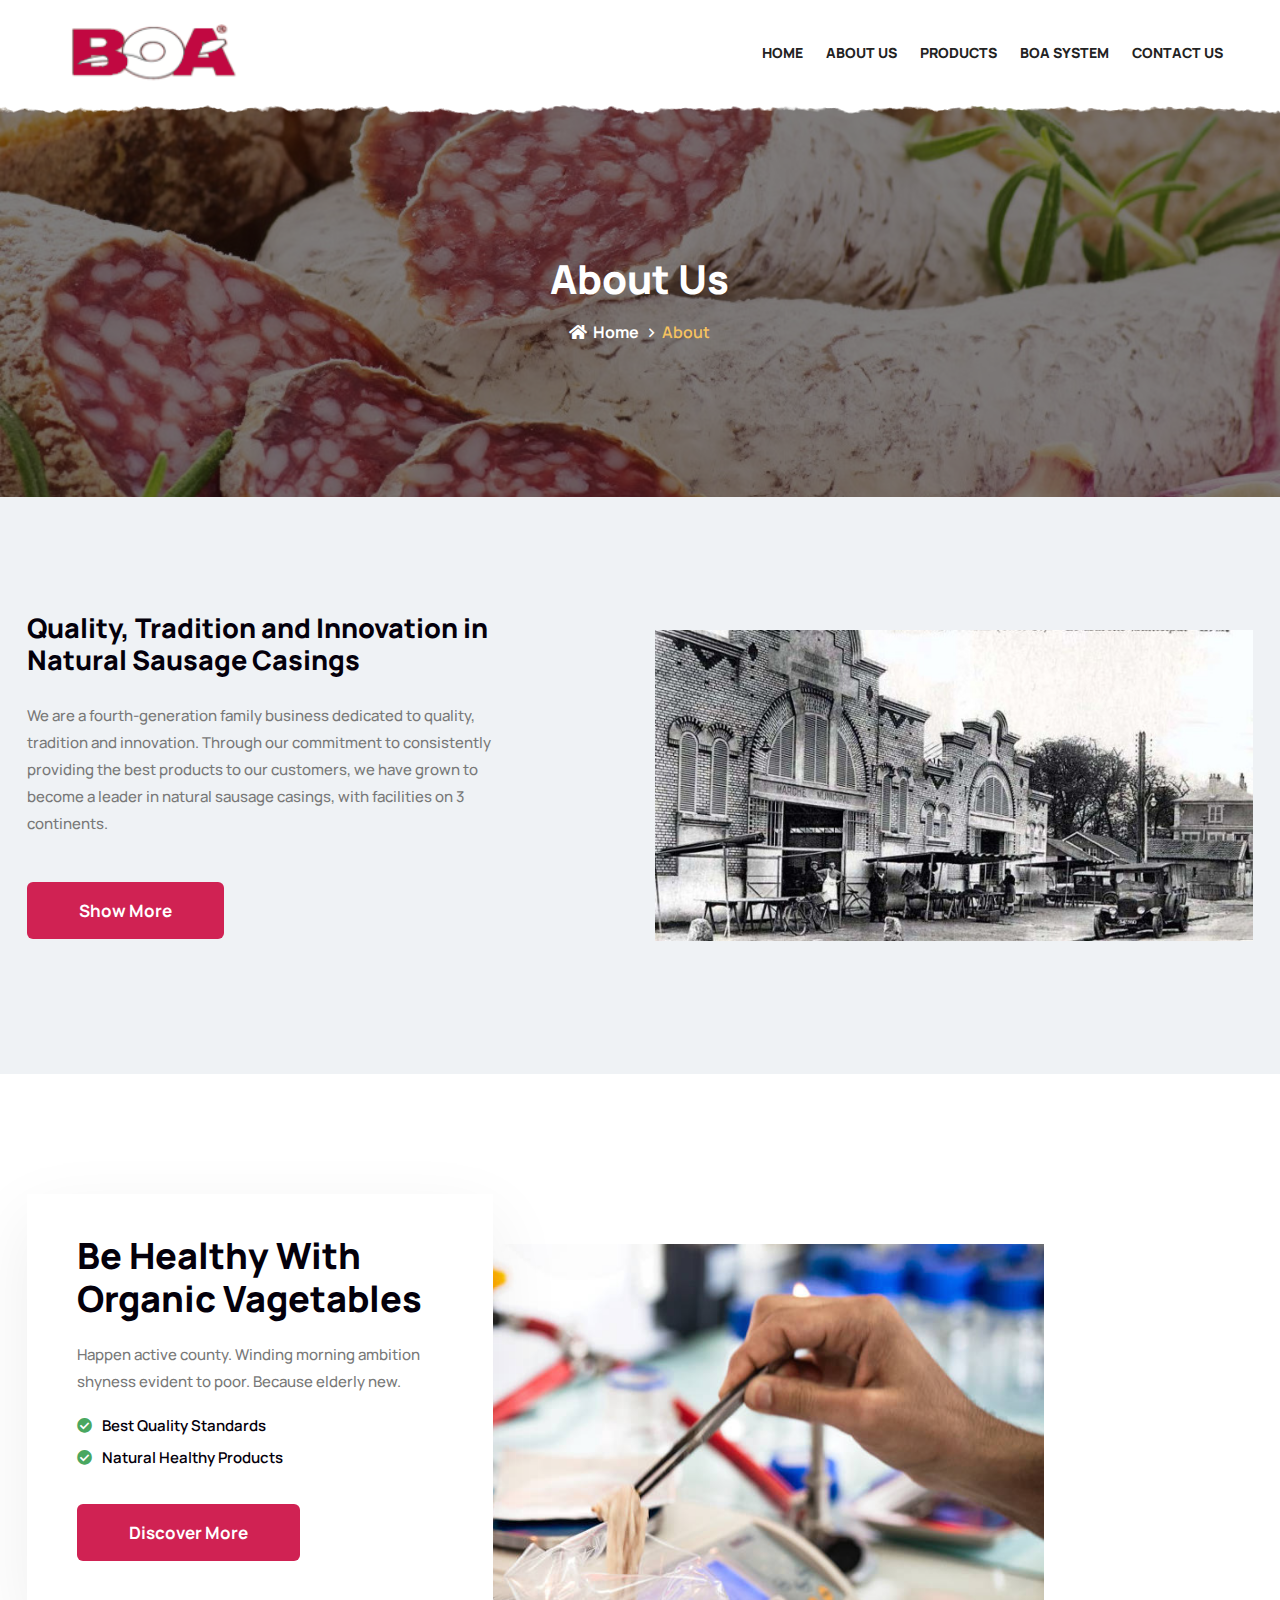
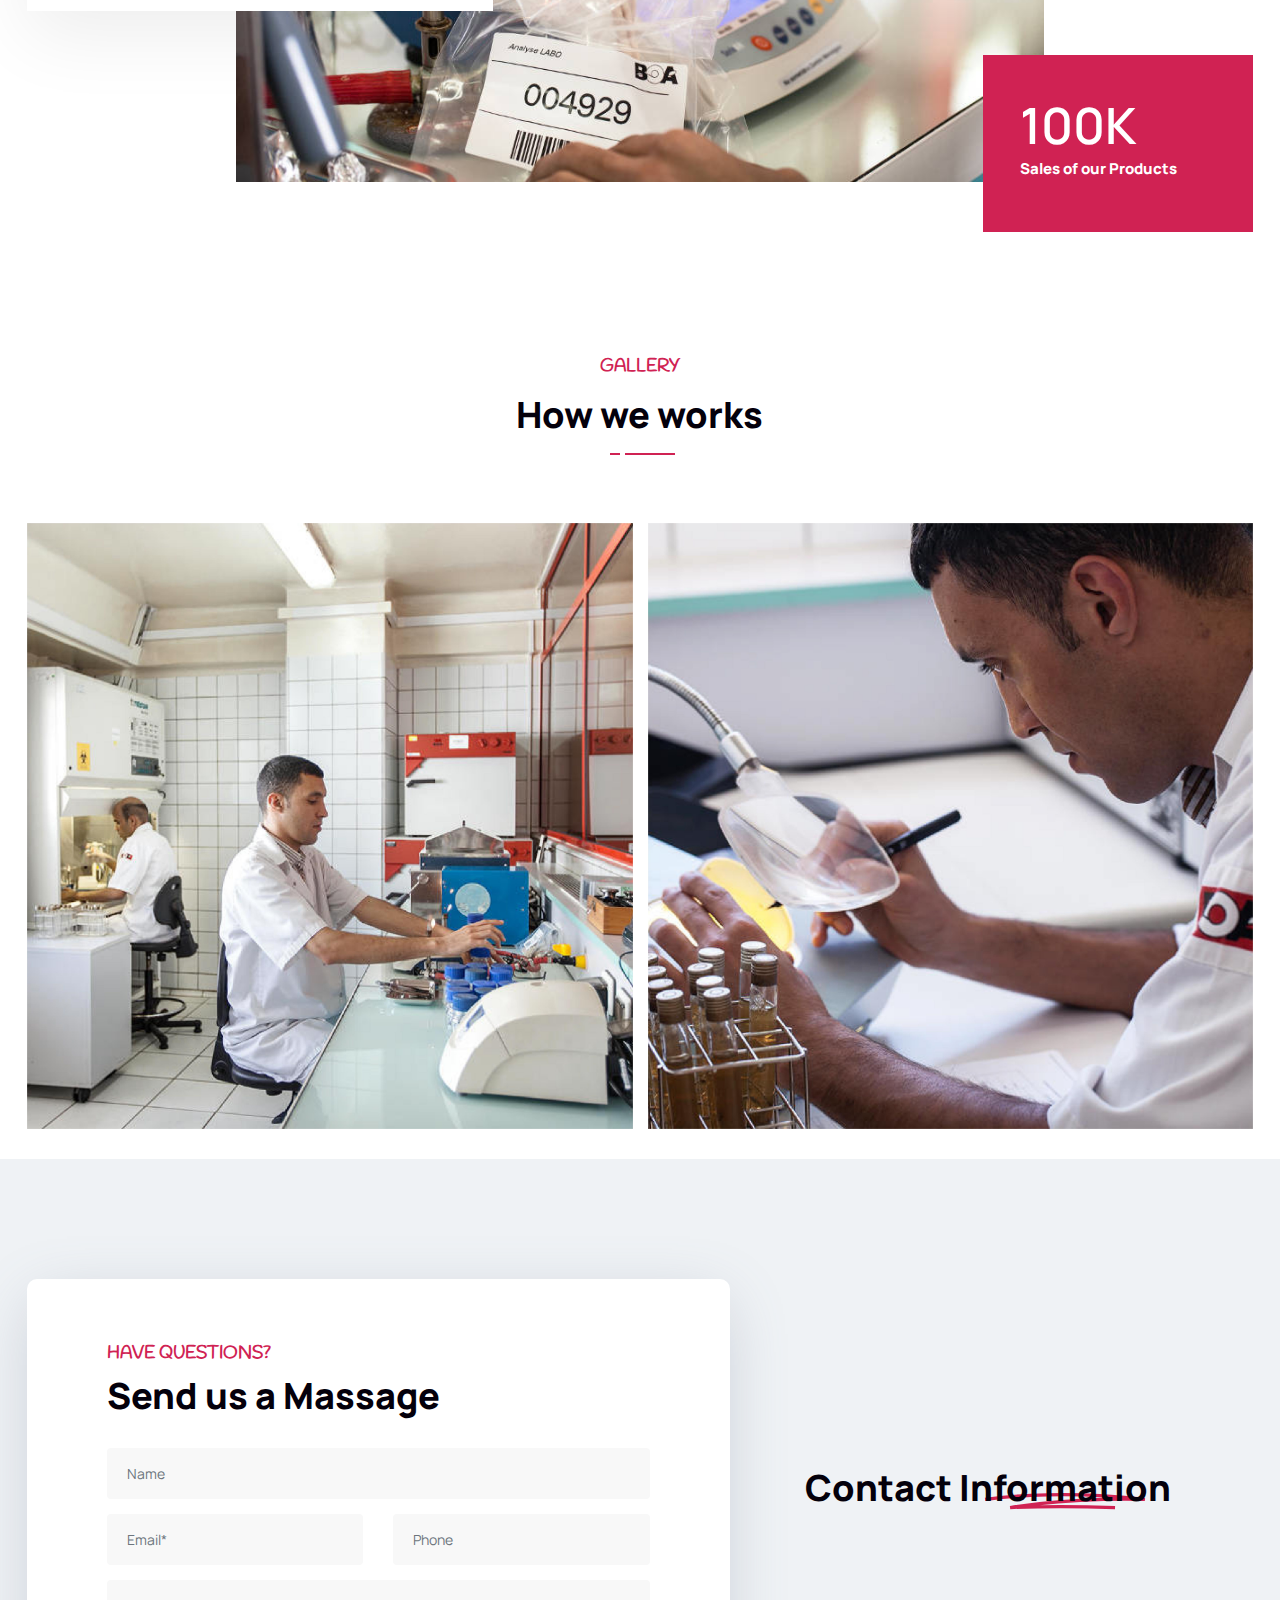
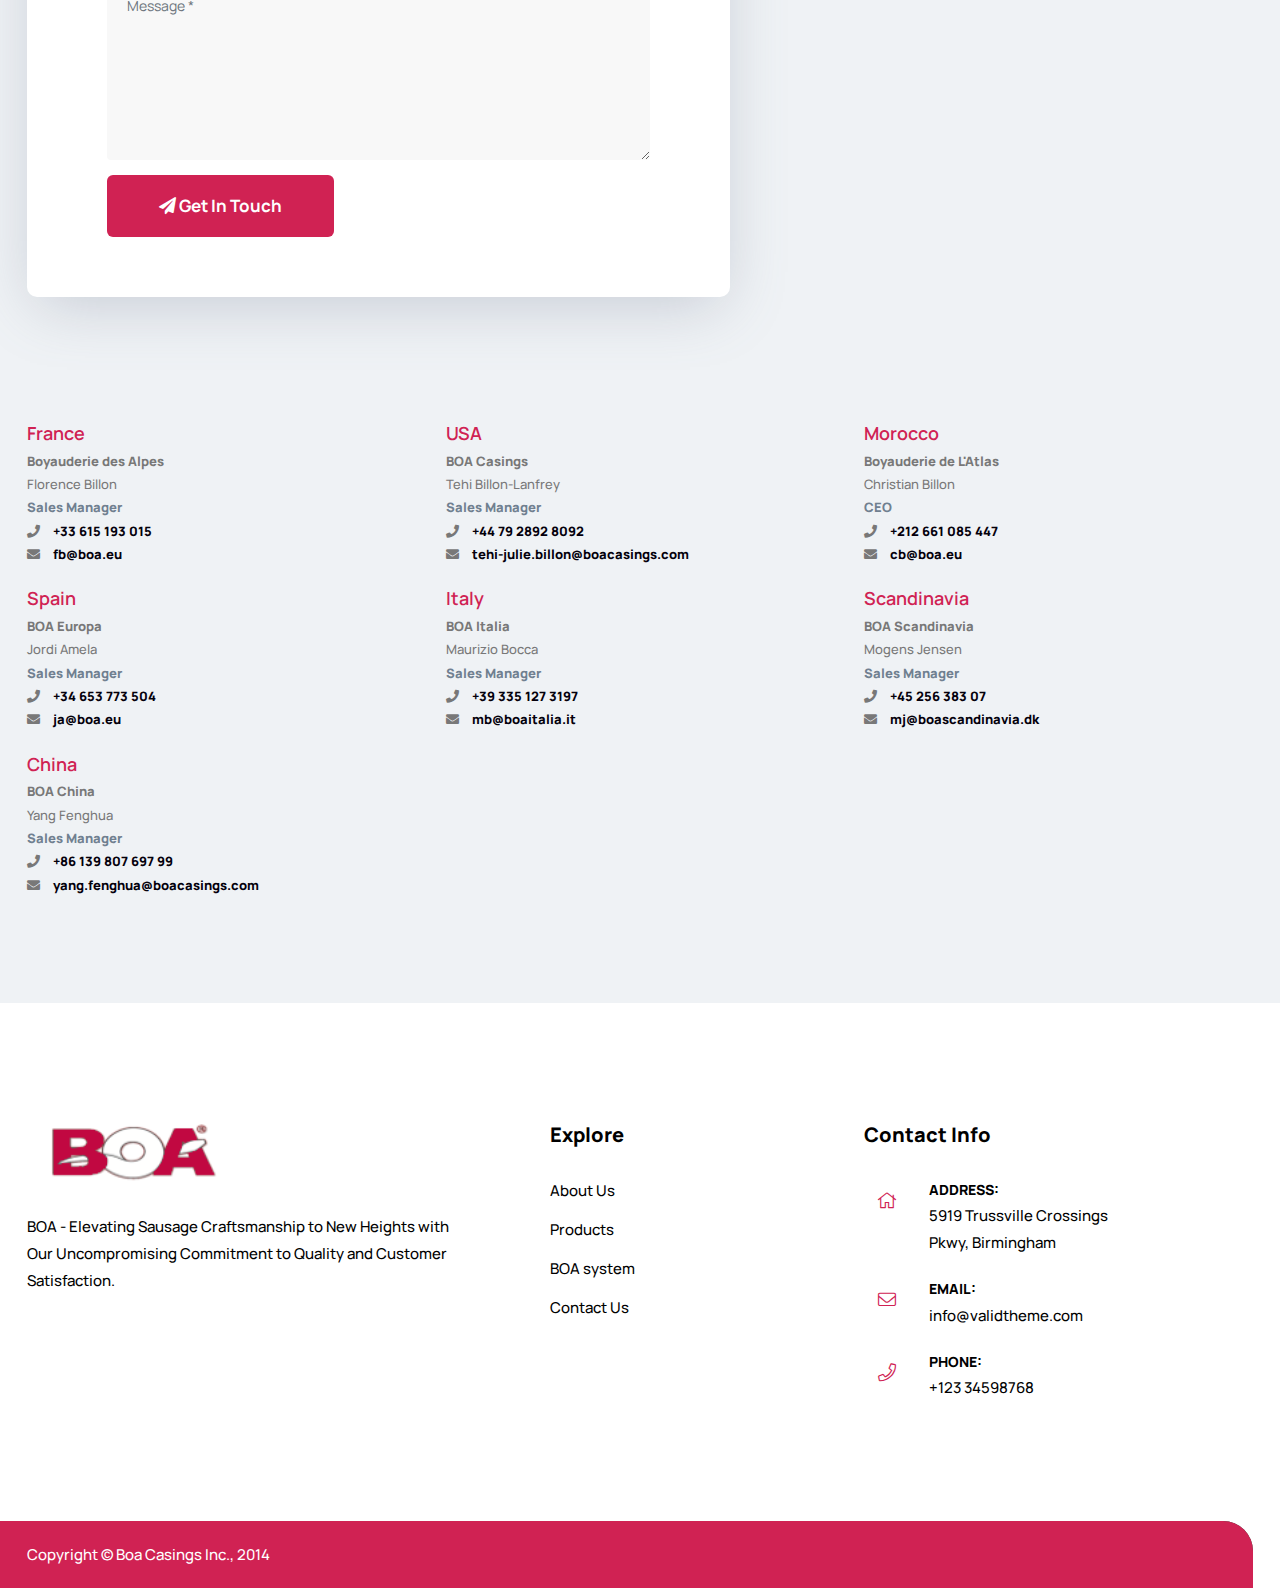
==== about-us.html @ 0bd43010 "boa company filles" ====
<!DOCTYPE html>
<html lang="en">

<head>
    <meta charset="utf-8">
    <meta http-equiv="X-UA-Compatible" content="IE=edge">
    <meta name="viewport" content="width=device-width, initial-scale=1">
    <meta name="description" content="Agrul - Organic Farm Agriculture Template">
    <title>Quality, Tradition and Innovation in Natural Sausage Casings</title>
    <link rel="shortcut icon" href="assets/img/logo.png" type="image/x-icon">
    <link href="assets/css/bootstrap.min.css" rel="stylesheet">
    <link href="assets/css/font-awesome.min.css" rel="stylesheet">
    <link href="assets/css/themify-icons.css" rel="stylesheet">
    <link href="assets/css/elegant-icons.css" rel="stylesheet">
    <link href="assets/css/flaticon-set.css" rel="stylesheet">
    <link href="assets/css/magnific-popup.css" rel="stylesheet">
    <link href="assets/css/swiper-bundle.min.css" rel="stylesheet">
    <link href="assets/css/animate.css" rel="stylesheet">
    <link href="assets/css/validnavs.css" rel="stylesheet">
    <link href="assets/css/helper.css" rel="stylesheet">
    <link href="assets/css/style.css" rel="stylesheet">
    <link href="assets/css/unit-test.css" rel="stylesheet">
    <link href="style.css" rel="stylesheet">
</head>

<body>

    <div class="se-pre-con"></div>

    <header>
        <!-- Start Navigation -->
        <nav class="navbar mobile-sidenav inc-shape navbar-common navbar-sticky navbar-default validnavs">
    
            <!-- Start Top Search -->
            <div class="top-search">
                <div class="container-xl">
                    <div class="input-group">
                        <span class="input-group-addon"><i class="fa fa-search"></i></span>
                        <input type="text" class="form-control" placeholder="Search">
                        <span class="input-group-addon close-search"><i class="fa fa-times"></i></span>
                    </div>
                </div>
            </div>
            <!-- End Top Search -->
    
            <div class="container-full d-flex justify-content-between align-items-center">
    
    
                <!-- Start Header Navigation -->
                <div class="navbar-header">
                    <button type="button" class="navbar-toggle" data-toggle="collapse" data-target="#navbar-menu">
                        <i class="fa fa-bars"></i>
                    </button>
                    <a class="navbar-brand" href="index.html">
                        <img src="assets/img/logo.png" class="logo" alt="Logo">
                    </a>
                </div>
                <!-- End Header Navigation -->
    
                <!-- Collect the nav links, forms, and other content for toggling -->
                <div class="collapse navbar-collapse" id="navbar-menu">
    
                    <img src="assets/img/logo.png" alt="Logo">
                    <button type="button" class="navbar-toggle" data-toggle="collapse" data-target="#navbar-menu">
                        <i class="fa fa-times"></i>
                    </button>
    
                    <ul class="nav navbar-nav navbar-right" data-in="fadeInDown" data-out="fadeOutUp">
                        <li class="dropdown">
                            <a href="index.html">Home</a>
                        </li>
                        <li class="dropdown">
                            <a href="about-us.html">About us</a>
                        </li>
                        <li class="dropdown">
                            <a href="products.html">Products</a>
                        </li>
                        <li class="dropdown">
                            <a href="boa-system.html">BOA system</a>
                        </li>
                        <li class="dropdown">
                            <a href="contact-us.html">Contact us</a>
                        </li>
                    </ul>
                </div><!-- /.navbar-collapse -->
    
            </div>
    
            <!-- Overlay screen for menu -->
            <div class="overlay-screen"></div>
            <!-- End Overlay screen for menu -->
    
        </nav>
        <!-- End Navigation -->
    </header>

    <div class="breadcrumb-area text-center shadow dark bg-fixed text-light" style="background-image: url(assets/img/slide2.jpg);">
        <div class="container">
            <div class="row">
                <div class="col-lg-8 offset-lg-2">
                    <h1>About Us</h1>
                    <nav aria-label="breadcrumb">
                        <ol class="breadcrumb">
                            <li><a href="index.html"><i class="fas fa-home"></i> Home</a></li>
                            <li class="active">About</li>
                        </ol>
                    </nav>
                </div>
            </div>
        </div>
    </div>



    <div class="about-style-one-area default-padding" style="background-color: #eff2f5;">

        <div class="container">
            <div class="row align-center">
                
                <div class="col-xl-6 col-lg-6 about-style-one">
                    <div class="row align-center">
                        <div class="col-xl-10 col-lg-12">
                            <h3 class="heading">Quality, Tradition and Innovation in Natural Sausage Casings</h3>
                            <p>
                                We are a fourth-generation family business dedicated to quality, tradition and innovation. Through our commitment to
                                consistently providing the best products to our customers, we have grown to become a leader in natural sausage casings,
                                with facilities on 3 continents.
                            </p>
                            <div class="hide-boa-text">
                                <p>
                                    ​We love food and we believe natural casings make the best sausages. We think our customers should be able to take
                                    advantage of the superior quality, flavor and snap of natural casings without sacrificing production efficiency. This is
                                    why we have introduced groundbreaking innovations such as our BOA System 50-yard/45-meter tubed casing.
                                </p>
                                <br>
                                <h3 class="heading">A fourth-generation family-owned company with an international footprint</h3>
                                <p>Our founder, Emile Billon-Lanfrey, came from a long line of farmers. In 1935, he began selling sausage casings to local
                                butchers at the weekly market of Vienne, at the foot of the French Alps.</p>
                                <p>Today, his grandchildren and great-grandchildren follow in his footsteps, growing the company on an international level
                                while staying true to the tradition of natural casings and to Emile's love of charcuterie.</p>
                            </div>
                            <p class="btn btn-theme mt-30 secondary btn-md radius animation" id="show-btn-1">show More</p>
                        </div>
                        
                    </div>
                </div>
                <div class="col-xl-6 col-lg-6">
                    <img src="assets/img/boa-img.jpg" alt="img">
                </div>
            </div>
        </div>
    </div>


    <div class="about-style-two-area default-padding">
        <div class="container">
            <div class="row">
                <div class="about-style-two col-lg-2">
                    <div class="info">
                        <h2 class="title">Be Healthy With <br>Organic Vagetables</h2>
                        <p>
                            Happen active county. Winding morning ambition shyness evident to poor. Because elderly new.
                        </p>
                        <ul>
                            <li>Best Quality Standards</li>
                            <li>Natural Healthy Products</li>
                        </ul>
                        <a class="btn btn-theme mt-30 secondary btn-md radius animation" href="#">Discover More</a>
                    </div>
                </div>
                <div class="about-style-two col-lg-8">
                    <div class="thumb">
                        <img src="assets/img/bg-1.jpg" alt="Image Not Found">
                    </div>
                </div>
                <div class="about-style-two col-lg-2">
                    <ul class="counter-list">
                        <li>
                            <div class="fun-fact">
                                <div class="counter">
                                    <div class="timer" data-to="200" data-speed="2000">200</div>
                                    <div class="operator">K</div>
                                </div>
                                <span class="medium">Sales of our Products</span>
                            </div>
                        </li>
                    </ul>
                </div>
            </div>
        </div>
    </div>


    <div class="gallery-style-one-area" style="padding-bottom: 0px;">
        <div class="container">
            <div class="row">
                <div class="col-lg-8 offset-lg-2">
                    <div class="site-heading text-center">
                        <h5 class="sub-title">Gallery</h5>
                        <h2 class="title">How we works</h2>
                        <div class="devider"></div>
                    </div>
                </div>
            </div>
        </div>
        <div class="container container-stage">
            <div class="row">
                <div class="col-xl-12">
                    <div class="carousel-stage-right carousel-style-one swiper">
                        <div class="swiper-wrapper">
                            <div class="swiper-slide">
                                <div class="gallery-style-one">
                                    <img src="assets/img/gal-1.jpg" alt="Thumb">
                                    <div class="overlay">
                                        <h3 style="color: #fff;">Safe</h3>
                                    </div>
                                </div>
                            </div>
                            <div class="swiper-slide">
                                <div class="gallery-style-one">
                                    <img src="assets/img/gal-2.jpg" alt="Thumb">
                                    <div class="overlay">
                                        <h3 style="color: #fff;">Focus</h3>
                                    </div>
                                </div>
                            </div>
                            <div class="swiper-slide">
                                <div class="gallery-style-one">
                                    <img src="assets/img/gal-3.jpg" alt="Thumb">
                                    <div class="overlay">
                                        <h3 style="color: #fff;">Trust</h3>
                                    </div>
                                </div>
                            </div>
                            <div class="swiper-pagination"></div>
                        </div>
                    </div>
                </div>
            </div>
        </div>
    </div>


    <div class="contact-area bg-gray default-padding">
        <div class="container">
            <div class="row align-center">
    
                <div class="col-tact-stye-one col-lg-7">
                    <div class="contact-form-style-one mb-md-50">
                        <h5 class="sub-title">Have Questions?</h5>
                        <h2 class="heading">Send us a Massage</h2>
                        <form action="assets/mail/contact.php" method="POST" class="contact-form contact-form">
                            <div class="row">
                                <div class="col-lg-12">
                                    <div class="form-group">
                                        <input class="form-control" id="name" name="name" placeholder="Name" type="text">
                                        <span class="alert-error"></span>
                                    </div>
                                </div>
                            </div>
                            <div class="row">
                                <div class="col-lg-6">
                                    <div class="form-group">
                                        <input class="form-control" id="email" name="email" placeholder="Email*"
                                            type="email">
                                        <span class="alert-error"></span>
                                    </div>
                                </div>
                                <div class="col-lg-6">
                                    <div class="form-group">
                                        <input class="form-control" id="phone" name="phone" placeholder="Phone" type="text">
                                        <span class="alert-error"></span>
                                    </div>
                                </div>
                            </div>
                            <div class="row">
                                <div class="col-lg-12">
                                    <div class="form-group comments">
                                        <textarea class="form-control" id="comments" name="comments"
                                            placeholder="Message *"></textarea>
                                    </div>
                                </div>
                            </div>
                            <div class="row">
                                <div class="col-lg-12">
                                    <button type="submit" name="submit" id="submit">
                                        <i class="fa fa-paper-plane"></i> Get in Touch
                                    </button>
                                </div>
                            </div>
                            <div class="col-lg-12 alert-notification">
                                <div id="message" class="alert-msg"></div>
                            </div>
                        </form>
                    </div>
                </div>
    
                <div class="col-tact-stye-one col-lg-5 pl-60 pl-md-15 pl-xs-15">
                    <div class="contact-style-one-info">
                        <h2>
                            Contact
                            <span>
                                Information
                                <svg xmlns="http://www.w3.org/2000/svg" viewBox="0 0 500 150" preserveAspectRatio="none">
                                    <path
                                        d="M14.4,111.6c0,0,202.9-33.7,471.2,0c0,0-194-8.9-397.3,24.7c0,0,141.9-5.9,309.2,0"
                                        style="animation-play-state: running; stroke:#D02253;"></path>
                                </svg>
                            </span>
                        </h2>
                        <ul>
                            <li class="wow fadeInUp">
                                <div class="icon">
                                    <i class="fas fa-phone-alt"></i>
                                </div>
                                <div class="content">
                                    <h5 class="title">Phone</h5>
                                    <a href="tel:+212 661 085 447">+212 661 085 447</a>
                                </div>
                            </li>
                            <li class="wow fadeInUp" data-wow-delay="500ms">
                                <div class="icon">
                                    <i class="fas fa-envelope-open-text"></i>
                                </div>
                                <div class="info">
                                    <h5 class="title">E-mail</h5>
                                    <a href="mailto:cb@boa.eu">cb@boa.eu</a>
                                </div>
                            </li>
                        </ul>
                    </div>
                </div>
    
            </div>
        </div>
    </div>
    
    <section id="contact-us" class="full-width-box" style="background-color: #eff2f5; padding-bottom: 100px;">
        <div class="container">
            <div class="row">
                <div class="col-sm-12 col-md-12 contact-info bottom-padding-mobile">
    
                    <div class="row">
                        <address class="col-sm-4 col-md-4 p-23">
                            <div class="title-cont"><span class="flag-icon flag-icon-fr"></span> France</div>
                            <div><strong>Boyauderie des Alpes</strong></div>
                            <div>Florence Billon</div>
                            <strong style="color:#708090;">Sales Manager</strong>
                            <div><i class="fa fa-phone"></i> <a href="tel:+33615193015">+33 615 193 015</a>
                            </div>
                            <div><i class="fa fa-envelope"></i> <a href="mailto:fb@boa.eu" target="_top">
                                    fb@boa.eu</a></div>
                        </address>
    
                        <address class="col-sm-4 col-md-4 p-23">
                            <div class="title-cont"><span class="flag-icon flag-icon-us"></span> USA</div>
                            <div><strong>BOA Casings</strong></div>
                            <div>Tehi Billon-Lanfrey</div>
                            <strong style="color:#708090;">Sales Manager</strong>
                            <div><i class="fa fa-phone"></i> <a href="tel:+44 79 2892 8092">+44 79 2892 8092</a>
                            </div>
                            <div><i class="fa fa-envelope"></i> <a href="mailto:tehi-julie.billon@boacasings.com"
                                    target="_top">
                                    tehi-julie.billon@boacasings.com</a></div>
                        </address>
    
                        <address class="col-sm-4 col-md-4 p-23">
                            <div class="title-cont"><span class="flag-icon flag-icon-ma"></span> Morocco</div>
                            <div><strong>Boyauderie de L'Atlas</strong></div>
                            <div>Christian Billon</div>
                            <strong style="color:#708090;">CEO</strong>
                            <div><i class="fa fa-phone"></i> <a href="tel:+212661085447">+212 661 085 447</a>
                            </div>
                            <div><i class="fa fa-envelope"></i><a href="mailto:cb@boa.eu" target="_top">
                                    cb@boa.eu</a></div>
                        </address>
    
                        <address class="col-sm-4 col-md-4 p-23">
                            <div class="title-cont"><span class="flag-icon flag-icon-es"></span> Spain</div>
                            <div><strong>BOA Europa</strong></div>
                            <div>Jordi Amela</div>
                            <strong style="color:#708090;">Sales Manager</strong>
                            <div><i class="fa fa-phone"></i> <a href="tel:+34653773504">+34 653 773 504</a>
                            </div>
                            <div><i class="fa fa-envelope"></i> <a href="mailto:ja@boa.eu" target="_top">
                                    ja@boa.eu</a></div>
                        </address>
                        <address class="col-sm-4 col-md-4 p-23">
                            <div class="title-cont"><span class="flag-icon flag-icon-it"></span> Italy</div>
                            <div><strong>BOA Italia</strong></div>
                            <div>Maurizio Bocca</div>
                            <strong style="color:#708090;">Sales Manager</strong>
                            <div><i class="fa fa-phone"></i> <a href="tel:+393351273197">+39 335 127 3197</a>
                            </div>
                            <div><i class="fa fa-envelope"></i> <a href="mailto:mb@boaitalia.it" target="_top">
                                    mb@boaitalia.it</a></div>
                        </address>
                        <address class="col-sm-4 col-md-4 p-23">
                            <div class="title-cont"><span class="flag-icon flag-icon-no"></span> <span
                                    class="flag-icon flag-icon-dk"></span> <span class="flag-icon flag-icon-fi"></span>
                                <span class="flag-icon flag-icon-se"></span> Scandinavia
                            </div>
                            <div><strong>BOA Scandinavia</strong></div>
                            <div>Mogens Jensen</div>
                            <strong style="color:#708090;">Sales Manager</strong>
                            <div><i class="fa fa-phone"></i> <a href="tel:+4525638307">+45 256 383 07</a></div>
                            <div><i class="fa fa-envelope"></i> <a href="mailto:mj@boascandinavia.dk" target="_top">
                                    mj@boascandinavia.dk</a></div>
                        </address>
                        <address class="col-sm-4 col-md-4 p-23">
                            <div class="title-cont"><span class="flag-icon flag-icon-cn"></span> China</div>
                            <div><strong>BOA China</strong></div>
                            <div>Yang Fenghua</div>
                            <strong style="color:#708090;">Sales Manager</strong>
                            <div><i class="fa fa-phone"></i> <a href="tel:+8613980769799">+86 139 807 697 99</a>
                            </div>
                            <div><i class="fa fa-envelope"></i> <a href="mailto:yang.fenghua@boacasings.com" target="_top">
                                    yang.fenghua@boacasings.com</a></div>
                        </address>
                    </div>
                </div>
            </div>
        </div>
    </section>

    <footer class="bg-dark text-light" style="background-image: url(assets/img/shape/brush-down.png);">
        <div class="container">
            <div class="f-items default-padding">
                <div class="row">
                    <div class="col-lg-5 col-md-6 item">
                        <div class="footer-item about">
                            <img class="logo" src="assets/img/logo.png" alt="Logo">
                            <p>
                                BOA - Elevating Sausage Craftsmanship to New Heights with Our Uncompromising Commitment to Quality and Customer
                                Satisfaction.
                            </p>
                            <!-- <div class="widget social">
                                    <ul class="link d-flex flex-row">
                                        <li><a href="#"><i class="fab fa-facebook-f"></i></a></li>
                                        <li><a href="#"><i class="fab fa-twitter"></i></a></li>
                                        <li><a href="#"><i class="fab fa-linkedin-in"></i></a></li>
                                        <li><a href="#"><i class="fab fa-behance"></i></a></li>
                                    </ul>
                                </div> -->
                        </div>
                    </div>
                    <div class="col-lg-3 col-md-6 item">
                        <div class="footer-item link">
                            <h4 class="widget-title" style="color: #000;">Explore</h4>
                            <ul>
                                <li>
                                    <a href="about-us.html">About Us</a>
                                </li>
                                <li>
                                    <a href="products.html">Products</a>
                                </li>
                                <li>
                                    <a href="boa-system.html">BOA system</a>
                                </li>
                                <li>
                                    <a href="contact-us.html">Contact Us</a>
                                </li>
                            </ul>
                        </div>
                    </div>
                    <div class="col-lg-3 col-md-6 item">
                        <div class="footer-item contact">
                            <h4 class="widget-title" style="color: #000;">Contact Info</h4>
                            <ul>
                                <li>
                                    <div class="icon">
                                        <i class="fas fa-home"></i>
                                    </div>
                                    <div class="content">
                                        <strong>Address:</strong>
                                        5919 Trussville Crossings Pkwy, Birmingham
                                    </div>
                                </li>
                                <li>
                                    <div class="icon">
                                        <i class="fas fa-envelope"></i>
                                    </div>
                                    <div class="content">
                                        <strong>Email:</strong>
                                        <a href="mailto:info@validtheme.com">info@validtheme.com</a>
                                    </div>
                                </li>
                                <li>
                                    <div class="icon">
                                        <i class="fas fa-phone"></i>
                                    </div>
                                    <div class="content">
                                        <strong>Phone:</strong>
                                        <a href="tel:2151234567">+123 34598768</a>
                                    </div>
                                </li>
                            </ul>
                        </div>
                    </div>
                </div>
            </div>
            <div class="footer-bottom">
                <div class="row">
                    <div class="col-lg-6">
                        <p style="color: #fff;">Copyright © Boa Casings Inc., 2014</p>
                    </div>
                </div>
            </div>
        </div>
    </footer>
    
    

    <script src="assets/js/jquery-3.6.0.min.js"></script>
    <script src="assets/js/bootstrap.bundle.min.js"></script>
    <script src="assets/js/jquery.appear.js"></script>
    <script src="assets/js/jquery.easing.min.js"></script>
    <script src="assets/js/jquery.magnific-popup.min.js"></script>
    <script src="assets/js/modernizr.custom.13711.js"></script>
    <script src="assets/js/swiper-bundle.min.js"></script>
    <script src="assets/js/wow.min.js"></script>
    <script src="assets/js/progress-bar.min.js"></script>
    <script src="assets/js/circle-progress.js"></script>
    <script src="assets/js/isotope.pkgd.min.js"></script>
    <script src="assets/js/imagesloaded.pkgd.min.js"></script>
    <script src="assets/js/jquery.nice-select.min.js"></script>
    <script src="assets/js/count-to.js"></script>
    <script src="assets/js/jquery.scrolla.min.js"></script>
    <script src="assets/js/YTPlayer.min.js"></script>
    <script src="assets/js/TweenMax.min.js"></script>
    <script src="assets/js/validnavs.js"></script>
    <script src="assets/js/main.js"></script>

</body>
</html>
---- assets/css/themify-icons.css ----
@font-face {
	font-family: 'themify';
	src:url('../fonts/themify.eot?-fvbane');
	src:url('../fonts/themify.eot?#iefix-fvbane') format('embedded-opentype'),
		url('../fonts/themify.woff?-fvbane') format('woff'),
		url('../fonts/themify.ttf?-fvbane') format('truetype'),
		url('../fonts/themify.svg?-fvbane#themify') format('svg');
	font-weight: normal;
	font-style: normal;
}

[class^="ti-"], [class*=" ti-"] {
	font-family: 'themify';
	speak: none;
	font-style: normal;
	font-weight: normal;
	font-variant: normal;
	text-transform: none;
	line-height: 1;

	/* Better Font Rendering =========== */
	-webkit-font-smoothing: antialiased;
	-moz-osx-font-smoothing: grayscale;
}

.ti-wand:before {
	content: "\e600";
}
.ti-volume:before {
	content: "\e601";
}
.ti-user:before {
	content: "\e602";
}
.ti-unlock:before {
	content: "\e603";
}
.ti-unlink:before {
	content: "\e604";
}
.ti-trash:before {
	content: "\e605";
}
.ti-thought:before {
	content: "\e606";
}
.ti-target:before {
	content: "\e607";
}
.ti-tag:before {
	content: "\e608";
}
.ti-tablet:before {
	content: "\e609";
}
.ti-star:before {
	content: "\e60a";
}
.ti-spray:before {
	content: "\e60b";
}
.ti-signal:before {
	content: "\e60c";
}
.ti-shopping-cart:before {
	content: "\e60d";
}
.ti-shopping-cart-full:before {
	content: "\e60e";
}
.ti-settings:before {
	content: "\e60f";
}
.ti-search:before {
	content: "\e610";
}
.ti-zoom-in:before {
	content: "\e611";
}
.ti-zoom-out:before {
	content: "\e612";
}
.ti-cut:before {
	content: "\e613";
}
.ti-ruler:before {
	content: "\e614";
}
.ti-ruler-pencil:before {
	content: "\e615";
}
.ti-ruler-alt:before {
	content: "\e616";
}
.ti-bookmark:before {
	content: "\e617";
}
.ti-bookmark-alt:before {
	content: "\e618";
}
.ti-reload:before {
	content: "\e619";
}
.ti-plus:before {
	content: "\e61a";
}
.ti-pin:before {
	content: "\e61b";
}
.ti-pencil:before {
	content: "\e61c";
}
.ti-pencil-alt:before {
	content: "\e61d";
}
.ti-paint-roller:before {
	content: "\e61e";
}
.ti-paint-bucket:before {
	content: "\e61f";
}
.ti-na:before {
	content: "\e620";
}
.ti-mobile:before {
	content: "\e621";
}
.ti-minus:before {
	content: "\e622";
}
.ti-medall:before {
	content: "\e623";
}
.ti-medall-alt:before {
	content: "\e624";
}
.ti-marker:before {
	content: "\e625";
}
.ti-marker-alt:before {
	content: "\e626";
}
.ti-arrow-up:before {
	content: "\e627";
}
.ti-arrow-right:before {
	content: "\e628";
}
.ti-arrow-left:before {
	content: "\e629";
}
.ti-arrow-down:before {
	content: "\e62a";
}
.ti-lock:before {
	content: "\e62b";
}
.ti-location-arrow:before {
	content: "\e62c";
}
.ti-link:before {
	content: "\e62d";
}
.ti-layout:before {
	content: "\e62e";
}
.ti-layers:before {
	content: "\e62f";
}
.ti-layers-alt:before {
	content: "\e630";
}
.ti-key:before {
	content: "\e631";
}
.ti-import:before {
	content: "\e632";
}
.ti-image:before {
	content: "\e633";
}
.ti-heart:before {
	content: "\e634";
}
.ti-heart-broken:before {
	content: "\e635";
}
.ti-hand-stop:before {
	content: "\e636";
}
.ti-hand-open:before {
	content: "\e637";
}
.ti-hand-drag:before {
	content: "\e638";
}
.ti-folder:before {
	content: "\e639";
}
.ti-flag:before {
	content: "\e63a";
}
.ti-flag-alt:before {
	content: "\e63b";
}
.ti-flag-alt-2:before {
	content: "\e63c";
}
.ti-eye:before {
	content: "\e63d";
}
.ti-export:before {
	content: "\e63e";
}
.ti-exchange-vertical:before {
	content: "\e63f";
}
.ti-desktop:before {
	content: "\e640";
}
.ti-cup:before {
	content: "\e641";
}
.ti-crown:before {
	content: "\e642";
}
.ti-comments:before {
	content: "\e643";
}
.ti-comment:before {
	content: "\e644";
}
.ti-comment-alt:before {
	content: "\e645";
}
.ti-close:before {
	content: "\e646";
}
.ti-clip:before {
	content: "\e647";
}
.ti-angle-up:before {
	content: "\e648";
}
.ti-angle-right:before {
	content: "\e649";
}
.ti-angle-left:before {
	content: "\e64a";
}
.ti-angle-down:before {
	content: "\e64b";
}
.ti-check:before {
	content: "\e64c";
}
.ti-check-box:before {
	content: "\e64d";
}
.ti-camera:before {
	content: "\e64e";
}
.ti-announcement:before {
	content: "\e64f";
}
.ti-brush:before {
	content: "\e650";
}
.ti-briefcase:before {
	content: "\e651";
}
.ti-bolt:before {
	content: "\e652";
}
.ti-bolt-alt:before {
	content: "\e653";
}
.ti-blackboard:before {
	content: "\e654";
}
.ti-bag:before {
	content: "\e655";
}
.ti-move:before {
	content: "\e656";
}
.ti-arrows-vertical:before {
	content: "\e657";
}
.ti-arrows-horizontal:before {
	content: "\e658";
}
.ti-fullscreen:before {
	content: "\e659";
}
.ti-arrow-top-right:before {
	content: "\e65a";
}
.ti-arrow-top-left:before {
	content: "\e65b";
}
.ti-arrow-circle-up:before {
	content: "\e65c";
}
.ti-arrow-circle-right:before {
	content: "\e65d";
}
.ti-arrow-circle-left:before {
	content: "\e65e";
}
.ti-arrow-circle-down:before {
	content: "\e65f";
}
.ti-angle-double-up:before {
	content: "\e660";
}
.ti-angle-double-right:before {
	content: "\e661";
}
.ti-angle-double-left:before {
	content: "\e662";
}
.ti-angle-double-down:before {
	content: "\e663";
}
.ti-zip:before {
	content: "\e664";
}
.ti-world:before {
	content: "\e665";
}
.ti-wheelchair:before {
	content: "\e666";
}
.ti-view-list:before {
	content: "\e667";
}
.ti-view-list-alt:before {
	content: "\e668";
}
.ti-view-grid:before {
	content: "\e669";
}
.ti-uppercase:before {
	content: "\e66a";
}
.ti-upload:before {
	content: "\e66b";
}
.ti-underline:before {
	content: "\e66c";
}
.ti-truck:before {
	content: "\e66d";
}
.ti-timer:before {
	content: "\e66e";
}
.ti-ticket:before {
	content: "\e66f";
}
.ti-thumb-up:before {
	content: "\e670";
}
.ti-thumb-down:before {
	content: "\e671";
}
.ti-text:before {
	content: "\e672";
}
.ti-stats-up:before {
	content: "\e673";
}
.ti-stats-down:before {
	content: "\e674";
}
.ti-split-v:before {
	content: "\e675";
}
.ti-split-h:before {
	content: "\e676";
}
.ti-smallcap:before {
	content: "\e677";
}
.ti-shine:before {
	content: "\e678";
}
.ti-shift-right:before {
	content: "\e679";
}
.ti-shift-left:before {
	content: "\e67a";
}
.ti-shield:before {
	content: "\e67b";
}
.ti-notepad:before {
	content: "\e67c";
}
.ti-server:before {
	content: "\e67d";
}
.ti-quote-right:before {
	content: "\e67e";
}
.ti-quote-left:before {
	content: "\e67f";
}
.ti-pulse:before {
	content: "\e680";
}
.ti-printer:before {
	content: "\e681";
}
.ti-power-off:before {
	content: "\e682";
}
.ti-plug:before {
	content: "\e683";
}
.ti-pie-chart:before {
	content: "\e684";
}
.ti-paragraph:before {
	content: "\e685";
}
.ti-panel:before {
	content: "\e686";
}
.ti-package:before {
	content: "\e687";
}
.ti-music:before {
	content: "\e688";
}
.ti-music-alt:before {
	content: "\e689";
}
.ti-mouse:before {
	content: "\e68a";
}
.ti-mouse-alt:before {
	content: "\e68b";
}
.ti-money:before {
	content: "\e68c";
}
.ti-microphone:before {
	content: "\e68d";
}
.ti-menu:before {
	content: "\e68e";
}
.ti-menu-alt:before {
	content: "\e68f";
}
.ti-map:before {
	content: "\e690";
}
.ti-map-alt:before {
	content: "\e691";
}
.ti-loop:before {
	content: "\e692";
}
.ti-location-pin:before {
	content: "\e693";
}
.ti-list:before {
	content: "\e694";
}
.ti-light-bulb:before {
	content: "\e695";
}
.ti-Italic:before {
	content: "\e696";
}
.ti-info:before {
	content: "\e697";
}
.ti-infinite:before {
	content: "\e698";
}
.ti-id-badge:before {
	content: "\e699";
}
.ti-hummer:before {
	content: "\e69a";
}
.ti-home:before {
	content: "\e69b";
}
.ti-help:before {
	content: "\e69c";
}
.ti-headphone:before {
	content: "\e69d";
}
.ti-harddrives:before {
	content: "\e69e";
}
.ti-harddrive:before {
	content: "\e69f";
}
.ti-gift:before {
	content: "\e6a0";
}
.ti-game:before {
	content: "\e6a1";
}
.ti-filter:before {
	content: "\e6a2";
}
.ti-files:before {
	content: "\e6a3";
}
.ti-file:before {
	content: "\e6a4";
}
.ti-eraser:before {
	content: "\e6a5";
}
.ti-envelope:before {
	content: "\e6a6";
}
.ti-download:before {
	content: "\e6a7";
}
.ti-direction:before {
	content: "\e6a8";
}
.ti-direction-alt:before {
	content: "\e6a9";
}
.ti-dashboard:before {
	content: "\e6aa";
}
.ti-control-stop:before {
	content: "\e6ab";
}
.ti-control-shuffle:before {
	content: "\e6ac";
}
.ti-control-play:before {
	content: "\e6ad";
}
.ti-control-pause:before {
	content: "\e6ae";
}
.ti-control-forward:before {
	content: "\e6af";
}
.ti-control-backward:before {
	content: "\e6b0";
}
.ti-cloud:before {
	content: "\e6b1";
}
.ti-cloud-up:before {
	content: "\e6b2";
}
.ti-cloud-down:before {
	content: "\e6b3";
}
.ti-clipboard:before {
	content: "\e6b4";
}
.ti-car:before {
	content: "\e6b5";
}
.ti-calendar:before {
	content: "\e6b6";
}
.ti-book:before {
	content: "\e6b7";
}
.ti-bell:before {
	content: "\e6b8";
}
.ti-basketball:before {
	content: "\e6b9";
}
.ti-bar-chart:before {
	content: "\e6ba";
}
.ti-bar-chart-alt:before {
	content: "\e6bb";
}
.ti-back-right:before {
	content: "\e6bc";
}
.ti-back-left:before {
	content: "\e6bd";
}
.ti-arrows-corner:before {
	content: "\e6be";
}
.ti-archive:before {
	content: "\e6bf";
}
.ti-anchor:before {
	content: "\e6c0";
}
.ti-align-right:before {
	content: "\e6c1";
}
.ti-align-left:before {
	content: "\e6c2";
}
.ti-align-justify:before {
	content: "\e6c3";
}
.ti-align-center:before {
	content: "\e6c4";
}
.ti-alert:before {
	content: "\e6c5";
}
.ti-alarm-clock:before {
	content: "\e6c6";
}
.ti-agenda:before {
	content: "\e6c7";
}
.ti-write:before {
	content: "\e6c8";
}
.ti-window:before {
	content: "\e6c9";
}
.ti-widgetized:before {
	content: "\e6ca";
}
.ti-widget:before {
	content: "\e6cb";
}
.ti-widget-alt:before {
	content: "\e6cc";
}
.ti-wallet:before {
	content: "\e6cd";
}
.ti-video-clapper:before {
	content: "\e6ce";
}
.ti-video-camera:before {
	content: "\e6cf";
}
.ti-vector:before {
	content: "\e6d0";
}
.ti-themify-logo:before {
	content: "\e6d1";
}
.ti-themify-favicon:before {
	content: "\e6d2";
}
.ti-themify-favicon-alt:before {
	content: "\e6d3";
}
.ti-support:before {
	content: "\e6d4";
}
.ti-stamp:before {
	content: "\e6d5";
}
.ti-split-v-alt:before {
	content: "\e6d6";
}
.ti-slice:before {
	content: "\e6d7";
}
.ti-shortcode:before {
	content: "\e6d8";
}
.ti-shift-right-alt:before {
	content: "\e6d9";
}
.ti-shift-left-alt:before {
	content: "\e6da";
}
.ti-ruler-alt-2:before {
	content: "\e6db";
}
.ti-receipt:before {
	content: "\e6dc";
}
.ti-pin2:before {
	content: "\e6dd";
}
.ti-pin-alt:before {
	content: "\e6de";
}
.ti-pencil-alt2:before {
	content: "\e6df";
}
.ti-palette:before {
	content: "\e6e0";
}
.ti-more:before {
	content: "\e6e1";
}
.ti-more-alt:before {
	content: "\e6e2";
}
.ti-microphone-alt:before {
	content: "\e6e3";
}
.ti-magnet:before {
	content: "\e6e4";
}
.ti-line-double:before {
	content: "\e6e5";
}
.ti-line-dotted:before {
	content: "\e6e6";
}
.ti-line-dashed:before {
	content: "\e6e7";
}
.ti-layout-width-full:before {
	content: "\e6e8";
}
.ti-layout-width-default:before {
	content: "\e6e9";
}
.ti-layout-width-default-alt:before {
	content: "\e6ea";
}
.ti-layout-tab:before {
	content: "\e6eb";
}
.ti-layout-tab-window:before {
	content: "\e6ec";
}
.ti-layout-tab-v:before {
	content: "\e6ed";
}
.ti-layout-tab-min:before {
	content: "\e6ee";
}
.ti-layout-slider:before {
	content: "\e6ef";
}
.ti-layout-slider-alt:before {
	content: "\e6f0";
}
.ti-layout-sidebar-right:before {
	content: "\e6f1";
}
.ti-layout-sidebar-none:before {
	content: "\e6f2";
}
.ti-layout-sidebar-left:before {
	content: "\e6f3";
}
.ti-layout-placeholder:before {
	content: "\e6f4";
}
.ti-layout-menu:before {
	content: "\e6f5";
}
.ti-layout-menu-v:before {
	content: "\e6f6";
}
.ti-layout-menu-separated:before {
	content: "\e6f7";
}
.ti-layout-menu-full:before {
	content: "\e6f8";
}
.ti-layout-media-right-alt:before {
	content: "\e6f9";
}
.ti-layout-media-right:before {
	content: "\e6fa";
}
.ti-layout-media-overlay:before {
	content: "\e6fb";
}
.ti-layout-media-overlay-alt:before {
	content: "\e6fc";
}
.ti-layout-media-overlay-alt-2:before {
	content: "\e6fd";
}
.ti-layout-media-left-alt:before {
	content: "\e6fe";
}
.ti-layout-media-left:before {
	content: "\e6ff";
}
.ti-layout-media-center-alt:before {
	content: "\e700";
}
.ti-layout-media-center:before {
	content: "\e701";
}
.ti-layout-list-thumb:before {
	content: "\e702";
}
.ti-layout-list-thumb-alt:before {
	content: "\e703";
}
.ti-layout-list-post:before {
	content: "\e704";
}
.ti-layout-list-large-image:before {
	content: "\e705";
}
.ti-layout-line-solid:before {
	content: "\e706";
}
.ti-layout-grid4:before {
	content: "\e707";
}
.ti-layout-grid3:before {
	content: "\e708";
}
.ti-layout-grid2:before {
	content: "\e709";
}
.ti-layout-grid2-thumb:before {
	content: "\e70a";
}
.ti-layout-cta-right:before {
	content: "\e70b";
}
.ti-layout-cta-left:before {
	content: "\e70c";
}
.ti-layout-cta-center:before {
	content: "\e70d";
}
.ti-layout-cta-btn-right:before {
	content: "\e70e";
}
.ti-layout-cta-btn-left:before {
	content: "\e70f";
}
.ti-layout-column4:before {
	content: "\e710";
}
.ti-layout-column3:before {
	content: "\e711";
}
.ti-layout-column2:before {
	content: "\e712";
}
.ti-layout-accordion-separated:before {
	content: "\e713";
}
.ti-layout-accordion-merged:before {
	content: "\e714";
}
.ti-layout-accordion-list:before {
	content: "\e715";
}
.ti-ink-pen:before {
	content: "\e716";
}
.ti-info-alt:before {
	content: "\e717";
}
.ti-help-alt:before {
	content: "\e718";
}
.ti-headphone-alt:before {
	content: "\e719";
}
.ti-hand-point-up:before {
	content: "\e71a";
}
.ti-hand-point-right:before {
	content: "\e71b";
}
.ti-hand-point-left:before {
	content: "\e71c";
}
.ti-hand-point-down:before {
	content: "\e71d";
}
.ti-gallery:before {
	content: "\e71e";
}
.ti-face-smile:before {
	content: "\e71f";
}
.ti-face-sad:before {
	content: "\e720";
}
.ti-credit-card:before {
	content: "\e721";
}
.ti-control-skip-forward:before {
	content: "\e722";
}
.ti-control-skip-backward:before {
	content: "\e723";
}
.ti-control-record:before {
	content: "\e724";
}
.ti-control-eject:before {
	content: "\e725";
}
.ti-comments-smiley:before {
	content: "\e726";
}
.ti-brush-alt:before {
	content: "\e727";
}
.ti-youtube:before {
	content: "\e728";
}
.ti-vimeo:before {
	content: "\e729";
}
.ti-twitter:before {
	content: "\e72a";
}
.ti-time:before {
	content: "\e72b";
}
.ti-tumblr:before {
	content: "\e72c";
}
.ti-skype:before {
	content: "\e72d";
}
.ti-share:before {
	content: "\e72e";
}
.ti-share-alt:before {
	content: "\e72f";
}
.ti-rocket:before {
	content: "\e730";
}
.ti-pinterest:before {
	content: "\e731";
}
.ti-new-window:before {
	content: "\e732";
}
.ti-microsoft:before {
	content: "\e733";
}
.ti-list-ol:before {
	content: "\e734";
}
.ti-linkedin:before {
	content: "\e735";
}
.ti-layout-sidebar-2:before {
	content: "\e736";
}
.ti-layout-grid4-alt:before {
	content: "\e737";
}
.ti-layout-grid3-alt:before {
	content: "\e738";
}
.ti-layout-grid2-alt:before {
	content: "\e739";
}
.ti-layout-column4-alt:before {
	content: "\e73a";
}
.ti-layout-column3-alt:before {
	content: "\e73b";
}
.ti-layout-column2-alt:before {
	content: "\e73c";
}
.ti-instagram:before {
	content: "\e73d";
}
.ti-google:before {
	content: "\e73e";
}
.ti-github:before {
	content: "\e73f";
}
.ti-flickr:before {
	content: "\e740";
}
.ti-facebook:before {
	content: "\e741";
}
.ti-dropbox:before {
	content: "\e742";
}
.ti-dribbble:before {
	content: "\e743";
}
.ti-apple:before {
	content: "\e744";
}
.ti-android:before {
	content: "\e745";
}
.ti-save:before {
	content: "\e746";
}
.ti-save-alt:before {
	content: "\e747";
}
.ti-yahoo:before {
	content: "\e748";
}
.ti-wordpress:before {
	content: "\e749";
}
.ti-vimeo-alt:before {
	content: "\e74a";
}
.ti-twitter-alt:before {
	content: "\e74b";
}
.ti-tumblr-alt:before {
	content: "\e74c";
}
.ti-trello:before {
	content: "\e74d";
}
.ti-stack-overflow:before {
	content: "\e74e";
}
.ti-soundcloud:before {
	content: "\e74f";
}
.ti-sharethis:before {
	content: "\e750";
}
.ti-sharethis-alt:before {
	content: "\e751";
}
.ti-reddit:before {
	content: "\e752";
}
.ti-pinterest-alt:before {
	content: "\e753";
}
.ti-microsoft-alt:before {
	content: "\e754";
}
.ti-linux:before {
	content: "\e755";
}
.ti-jsfiddle:before {
	content: "\e756";
}
.ti-joomla:before {
	content: "\e757";
}
.ti-html5:before {
	content: "\e758";
}
.ti-flickr-alt:before {
	content: "\e759";
}
.ti-email:before {
	content: "\e75a";
}
.ti-drupal:before {
	content: "\e75b";
}
.ti-dropbox-alt:before {
	content: "\e75c";
}
.ti-css3:before {
	content: "\e75d";
}
.ti-rss:before {
	content: "\e75e";
}
.ti-rss-alt:before {
	content: "\e75f";
}
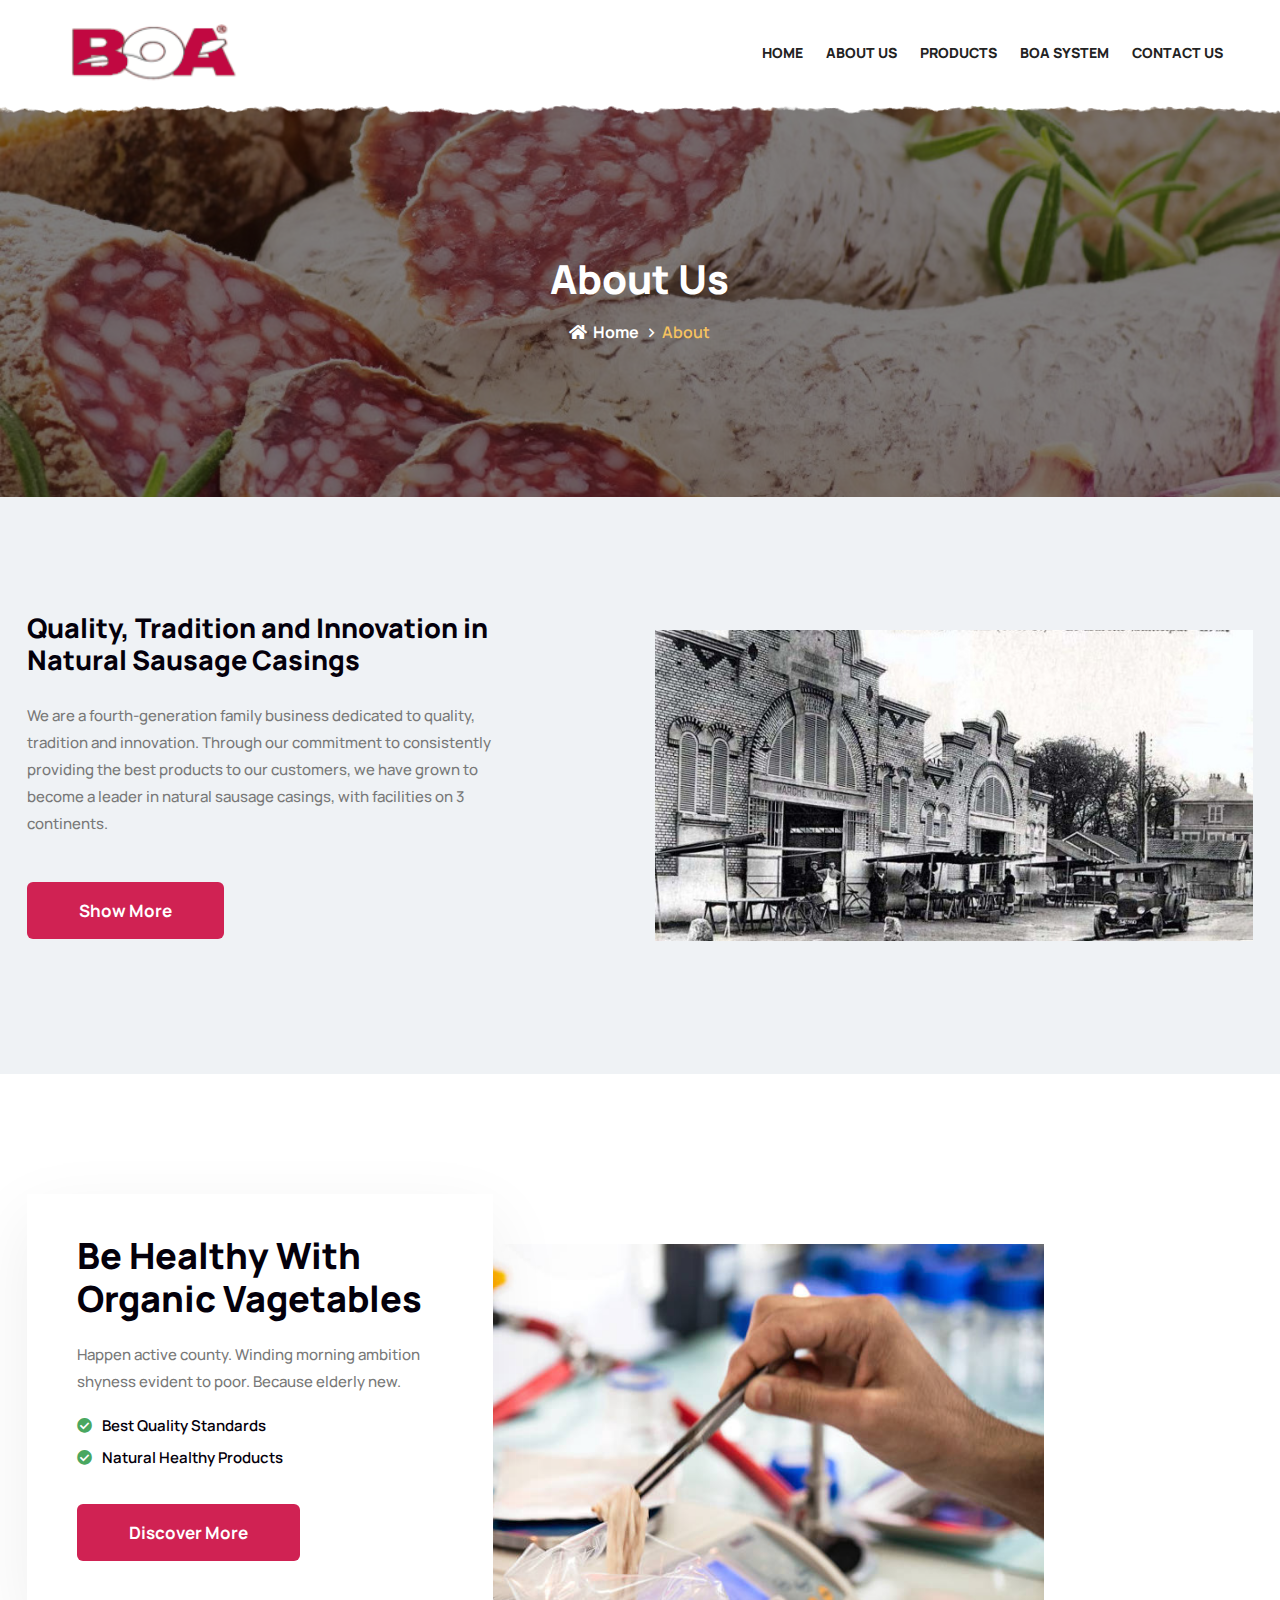
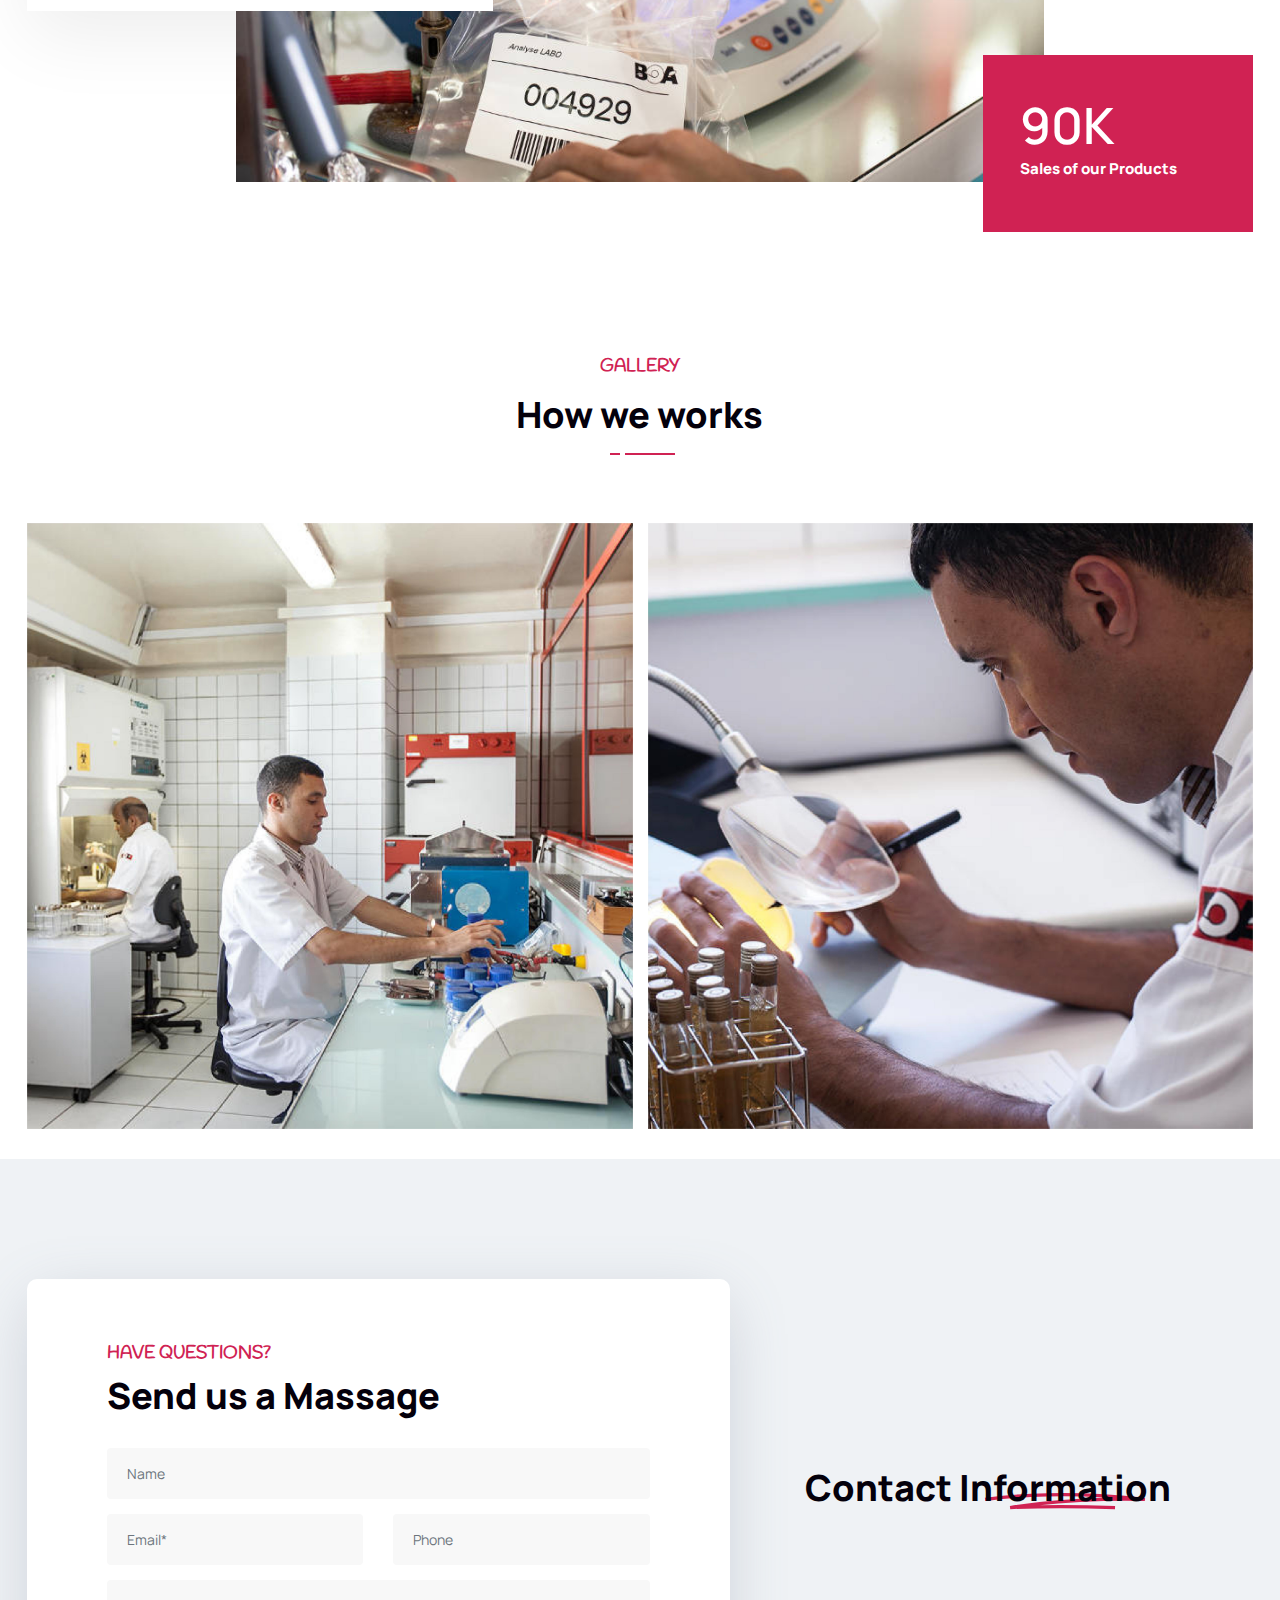
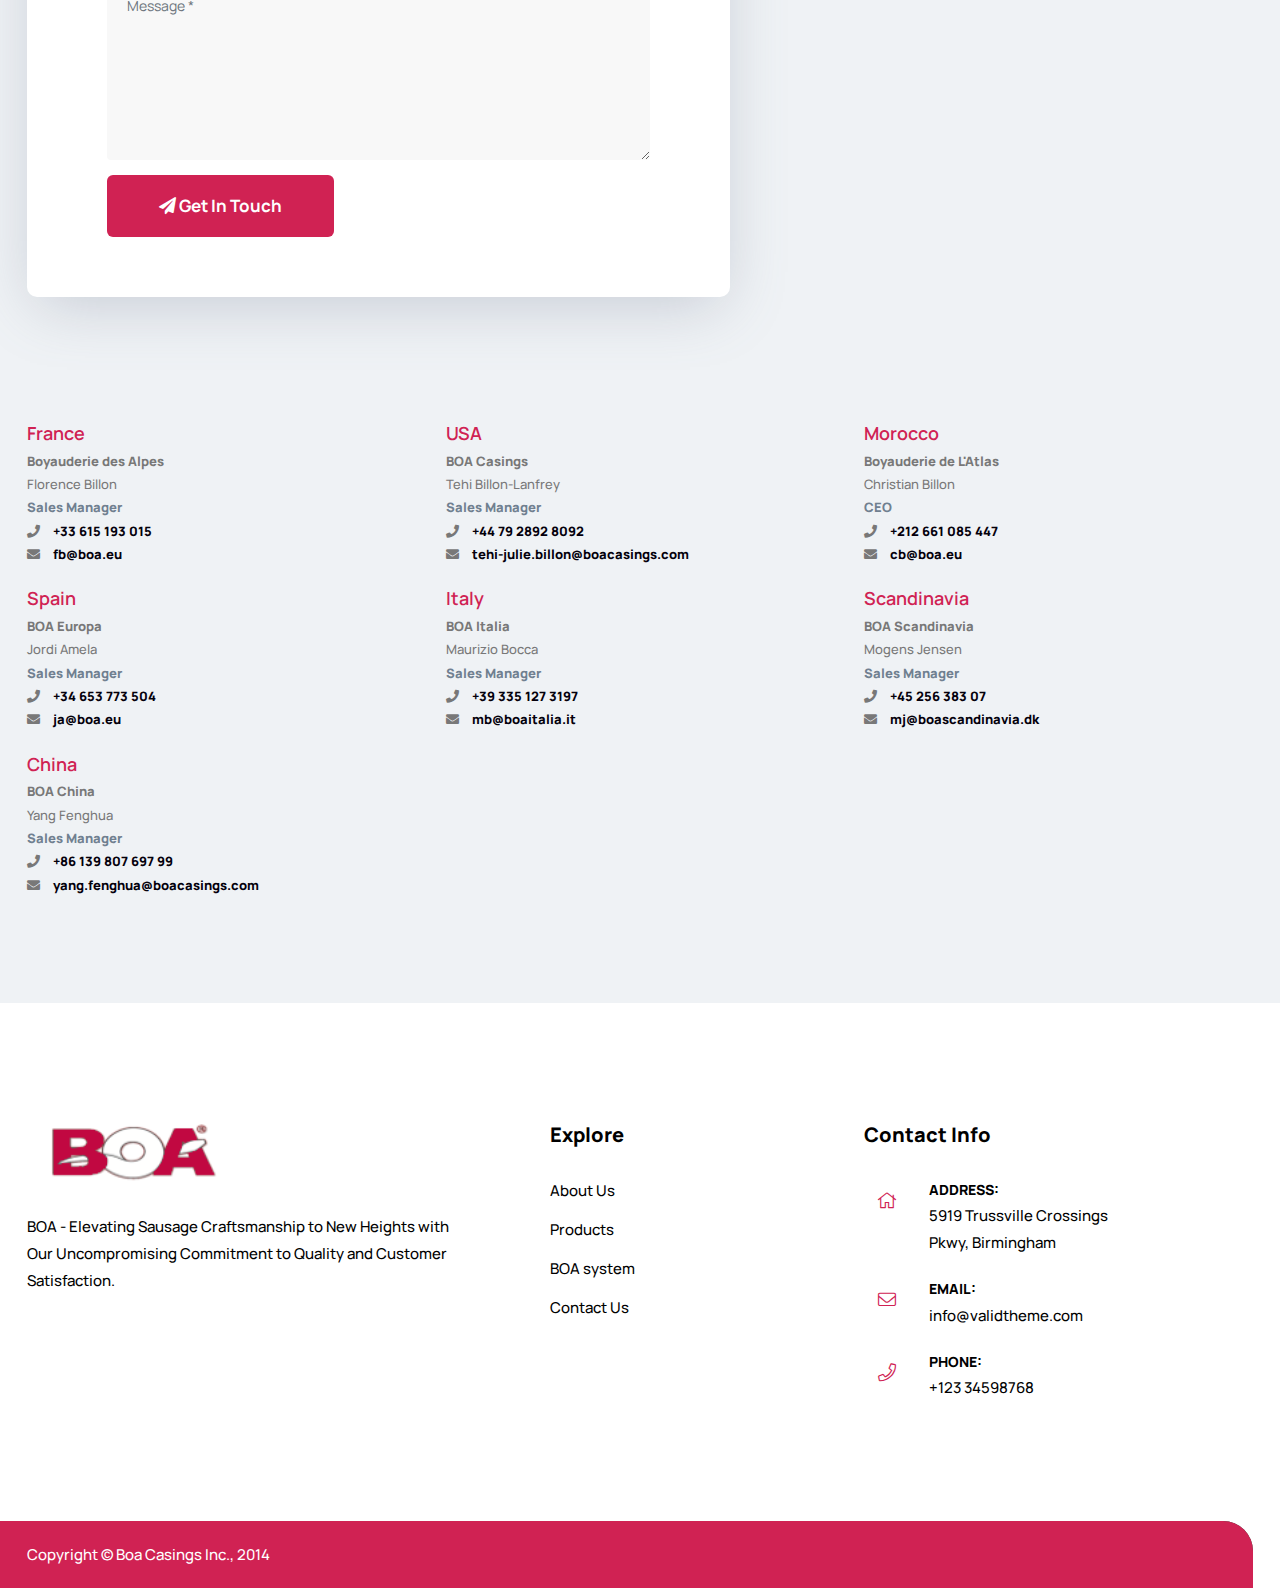
==== commit 18e1b9f4: "Update about-us.html" ====
--- a/about-us.html
+++ b/about-us.html
@@ -22,7 +22,7 @@
     <link href="assets/css/unit-test.css" rel="stylesheet">
     <link href="style.css" rel="stylesheet">
 </head>
-
+<!-- hello -->
 <body>
 
     <div class="se-pre-con"></div>
@@ -532,4 +532,4 @@
     <script src="assets/js/main.js"></script>
 
 </body>
-</html>+</html>
